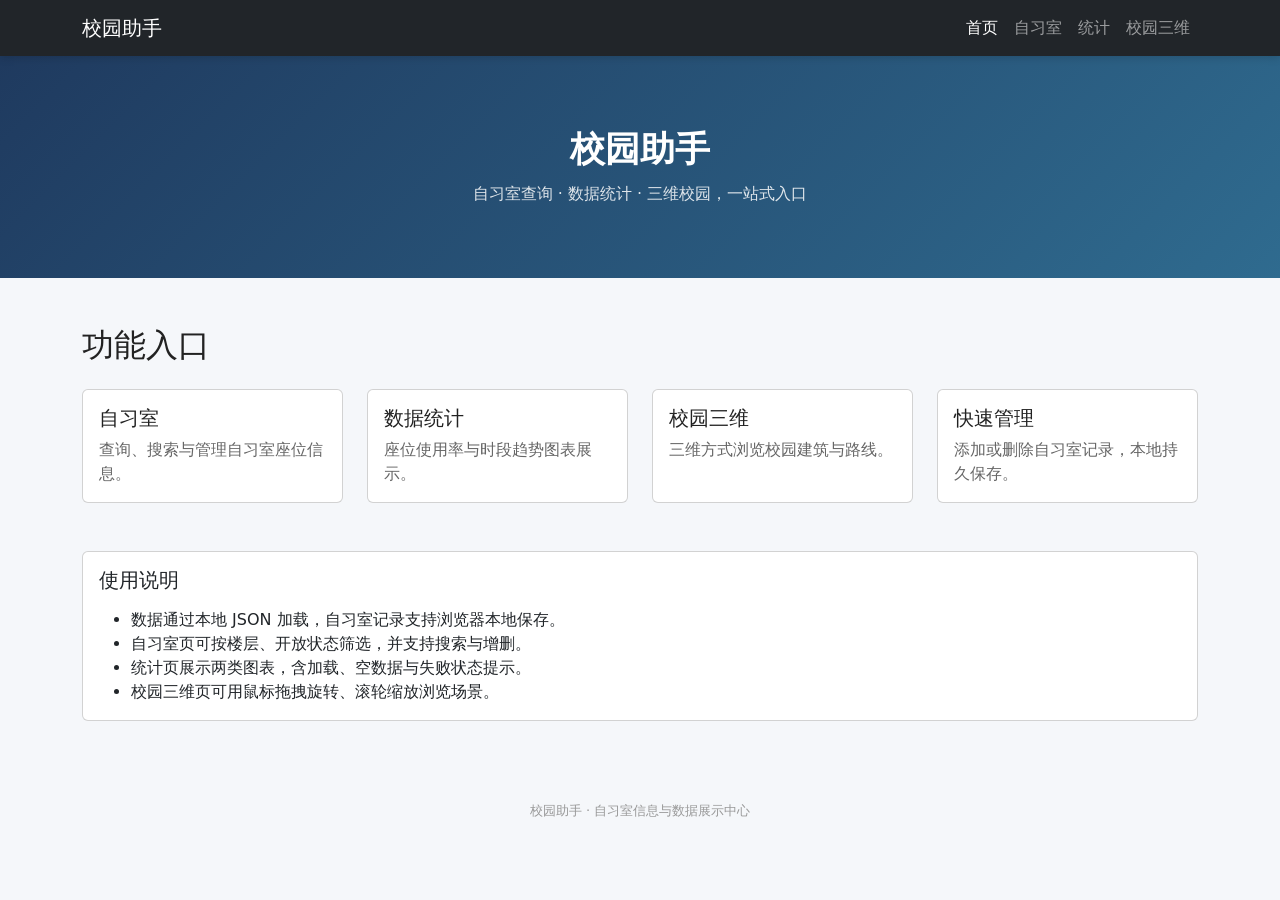
==== index.html @ 950e49fd "搭建项目骨架：首页+自习室筛选页+数据JSON+样式" ====
<!DOCTYPE html>
<html lang="zh-CN">
<head>
  <meta charset="UTF-8">
  <meta name="viewport" content="width=device-width, initial-scale=1.0">
  <title>校园助手 - 首页</title>
  <link href="https://cdn.jsdelivr.net/npm/bootstrap@5.3.3/dist/css/bootstrap.min.css" rel="stylesheet">
  <link rel="stylesheet" href="css/style.css">
</head>
<body>
  <nav class="navbar navbar-expand-md navbar-dark bg-dark sticky-top site-nav">
    <div class="container">
      <a class="navbar-brand" href="index.html">校园助手</a>
      <button class="navbar-toggler" type="button" data-bs-toggle="collapse" data-bs-target="#mainNav" aria-controls="mainNav" aria-expanded="false" aria-label="展开导航">
        <span class="navbar-toggler-icon"></span>
      </button>
      <div class="collapse navbar-collapse" id="mainNav">
        <ul class="navbar-nav ms-auto">
          <li class="nav-item"><a class="nav-link active" href="index.html">首页</a></li>
          <li class="nav-item"><a class="nav-link" href="study.html">自习室</a></li>
          <li class="nav-item"><a class="nav-link" href="stats.html">统计</a></li>
          <li class="nav-item"><a class="nav-link" href="three-d/scene.html">校园三维</a></li>
        </ul>
      </div>
    </div>
  </nav>

  <header class="hero">
    <h1>校园助手</h1>
    <p>自习室查询 · 数据统计 · 三维校园，一站式入口</p>
  </header>

  <main class="container my-5">
    <section class="mb-5">
      <h2 class="mb-4">功能入口</h2>
      <div class="row g-4">
        <div class="col-12 col-md-6 col-lg-3">
          <a class="card h-100 entry-card" href="study.html">
            <div class="card-body">
              <h5 class="card-title">自习室</h5>
              <p class="card-text">查询、搜索与管理自习室座位信息。</p>
            </div>
          </a>
        </div>
        <div class="col-12 col-md-6 col-lg-3">
          <a class="card h-100 entry-card" href="stats.html">
            <div class="card-body">
              <h5 class="card-title">数据统计</h5>
              <p class="card-text">座位使用率与时段趋势图表展示。</p>
            </div>
          </a>
        </div>
        <div class="col-12 col-md-6 col-lg-3">
          <a class="card h-100 entry-card" href="three-d/scene.html">
            <div class="card-body">
              <h5 class="card-title">校园三维</h5>
              <p class="card-text">三维方式浏览校园建筑与路线。</p>
            </div>
          </a>
        </div>
        <div class="col-12 col-md-6 col-lg-3">
          <a class="card h-100 entry-card" href="study.html">
            <div class="card-body">
              <h5 class="card-title">快速管理</h5>
              <p class="card-text">添加或删除自习室记录，本地持久保存。</p>
            </div>
          </a>
        </div>
      </div>
    </section>

    <section class="card">
      <div class="card-body">
        <h2 class="h5 mb-3">使用说明</h2>
        <ul class="mb-0">
          <li>数据通过本地 JSON 加载，自习室记录支持浏览器本地保存。</li>
          <li>自习室页可按楼层、开放状态筛选，并支持搜索与增删。</li>
          <li>统计页展示两类图表，含加载、空数据与失败状态提示。</li>
          <li>校园三维页可用鼠标拖拽旋转、滚轮缩放浏览场景。</li>
        </ul>
      </div>
    </section>
  </main>

  <footer>
    <p>校园助手 · 自习室信息与数据展示中心</p>
  </footer>

  <script src="https://cdn.jsdelivr.net/npm/bootstrap@5.3.3/dist/js/bootstrap.bundle.min.js"></script>
</body>
</html>
---- css/style.css ----
body {
  background: #f5f7fa;
  color: #222;
}
.site-nav {
  box-shadow: 0 2px 8px rgba(0, 0, 0, .15);
}
.hero {
  padding: 72px 0 56px;
  text-align: center;
  background: linear-gradient(135deg, #1f3a5f, #2f6b8f);
  color: #fff;
}
.hero h1 {
  font-size: 2.2rem;
  font-weight: 700;
}
.hero p {
  margin-top: 12px;
  opacity: .85;
}
.entry-card {
  text-decoration: none;
  color: inherit;
  display: block;
  transition: transform .15s ease, box-shadow .15s ease;
}
.entry-card:hover {
  transform: translateY(-4px);
  box-shadow: 0 8px 20px rgba(0, 0, 0, .12);
}
.entry-card .card-text {
  color: #666;
}
footer {
  text-align: center;
  color: #999;
  font-size: 13px;
  padding: 32px 0;
}
.filter-bar {
  display: flex;
  align-items: center;
  gap: 10px;
  margin-bottom: 14px;
  flex-wrap: wrap;
}
.filter-label {
  font-weight: 600;
  white-space: nowrap;
}
.chart-box {
  height: 360px;
  position: relative;
}
.room-item {
  cursor: pointer;
}
.room-item:hover {
  background: #f0f6fb;
}
.seat-bar {
  height: 6px;
  border-radius: 3px;
  background: #e0e6ed;
  overflow: hidden;
  min-width: 80px;
}
.seat-bar > span {
  display: block;
  height: 100%;
  background: #2f6b8f;
}
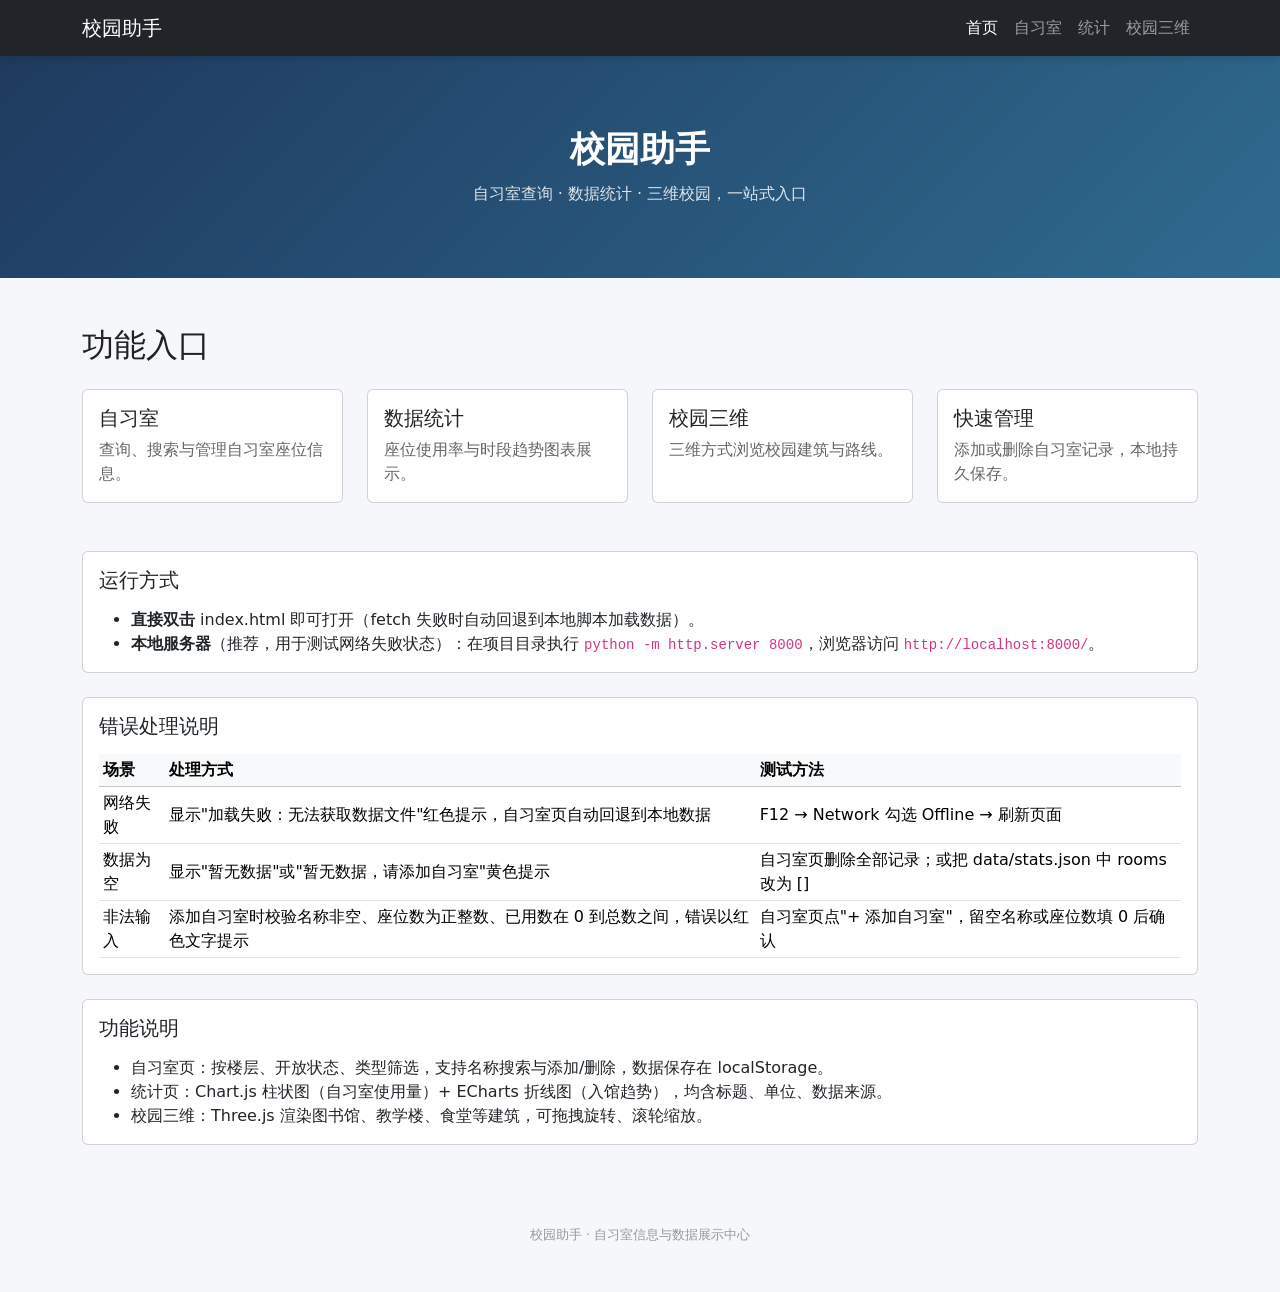
==== commit c24a81fa: "完善运行说明与错误处理说明表格" ====
--- a/index.html
+++ b/index.html
@@ -69,14 +69,57 @@
       </div>
     </section>
 
+    <section class="card mb-4">
+      <div class="card-body">
+        <h2 class="h5 mb-3">运行方式</h2>
+        <ul class="mb-0">
+          <li><strong>直接双击</strong> index.html 即可打开（fetch 失败时自动回退到本地脚本加载数据）。</li>
+          <li><strong>本地服务器</strong>（推荐，用于测试网络失败状态）：在项目目录执行 <code>python -m http.server 8000</code>，浏览器访问 <code>http://localhost:8000/</code>。</li>
+        </ul>
+      </div>
+    </section>
+
+    <section class="card mb-4">
+      <div class="card-body">
+        <h2 class="h5 mb-3">错误处理说明</h2>
+        <div class="table-responsive">
+          <table class="table table-sm align-middle mb-0">
+            <thead class="table-light">
+              <tr>
+                <th>场景</th>
+                <th>处理方式</th>
+                <th>测试方法</th>
+              </tr>
+            </thead>
+            <tbody>
+              <tr>
+                <td>网络失败</td>
+                <td>显示"加载失败：无法获取数据文件"红色提示，自习室页自动回退到本地数据</td>
+                <td>F12 → Network 勾选 Offline → 刷新页面</td>
+              </tr>
+              <tr>
+                <td>数据为空</td>
+                <td>显示"暂无数据"或"暂无数据，请添加自习室"黄色提示</td>
+                <td>自习室页删除全部记录；或把 data/stats.json 中 rooms 改为 []</td>
+              </tr>
+              <tr>
+                <td>非法输入</td>
+                <td>添加自习室时校验名称非空、座位数为正整数、已用数在 0 到总数之间，错误以红色文字提示</td>
+                <td>自习室页点"+ 添加自习室"，留空名称或座位数填 0 后确认</td>
+              </tr>
+            </tbody>
+          </table>
+        </div>
+      </div>
+    </section>
+
     <section class="card">
       <div class="card-body">
-        <h2 class="h5 mb-3">使用说明</h2>
+        <h2 class="h5 mb-3">功能说明</h2>
         <ul class="mb-0">
-          <li>数据通过本地 JSON 加载，自习室记录支持浏览器本地保存。</li>
-          <li>自习室页可按楼层、开放状态筛选，并支持搜索与增删。</li>
-          <li>统计页展示两类图表，含加载、空数据与失败状态提示。</li>
-          <li>校园三维页可用鼠标拖拽旋转、滚轮缩放浏览场景。</li>
+          <li>自习室页：按楼层、开放状态、类型筛选，支持名称搜索与添加/删除，数据保存在 localStorage。</li>
+          <li>统计页：Chart.js 柱状图（自习室使用量）+ ECharts 折线图（入馆趋势），均含标题、单位、数据来源。</li>
+          <li>校园三维：Three.js 渲染图书馆、教学楼、食堂等建筑，可拖拽旋转、滚轮缩放。</li>
         </ul>
       </div>
     </section>
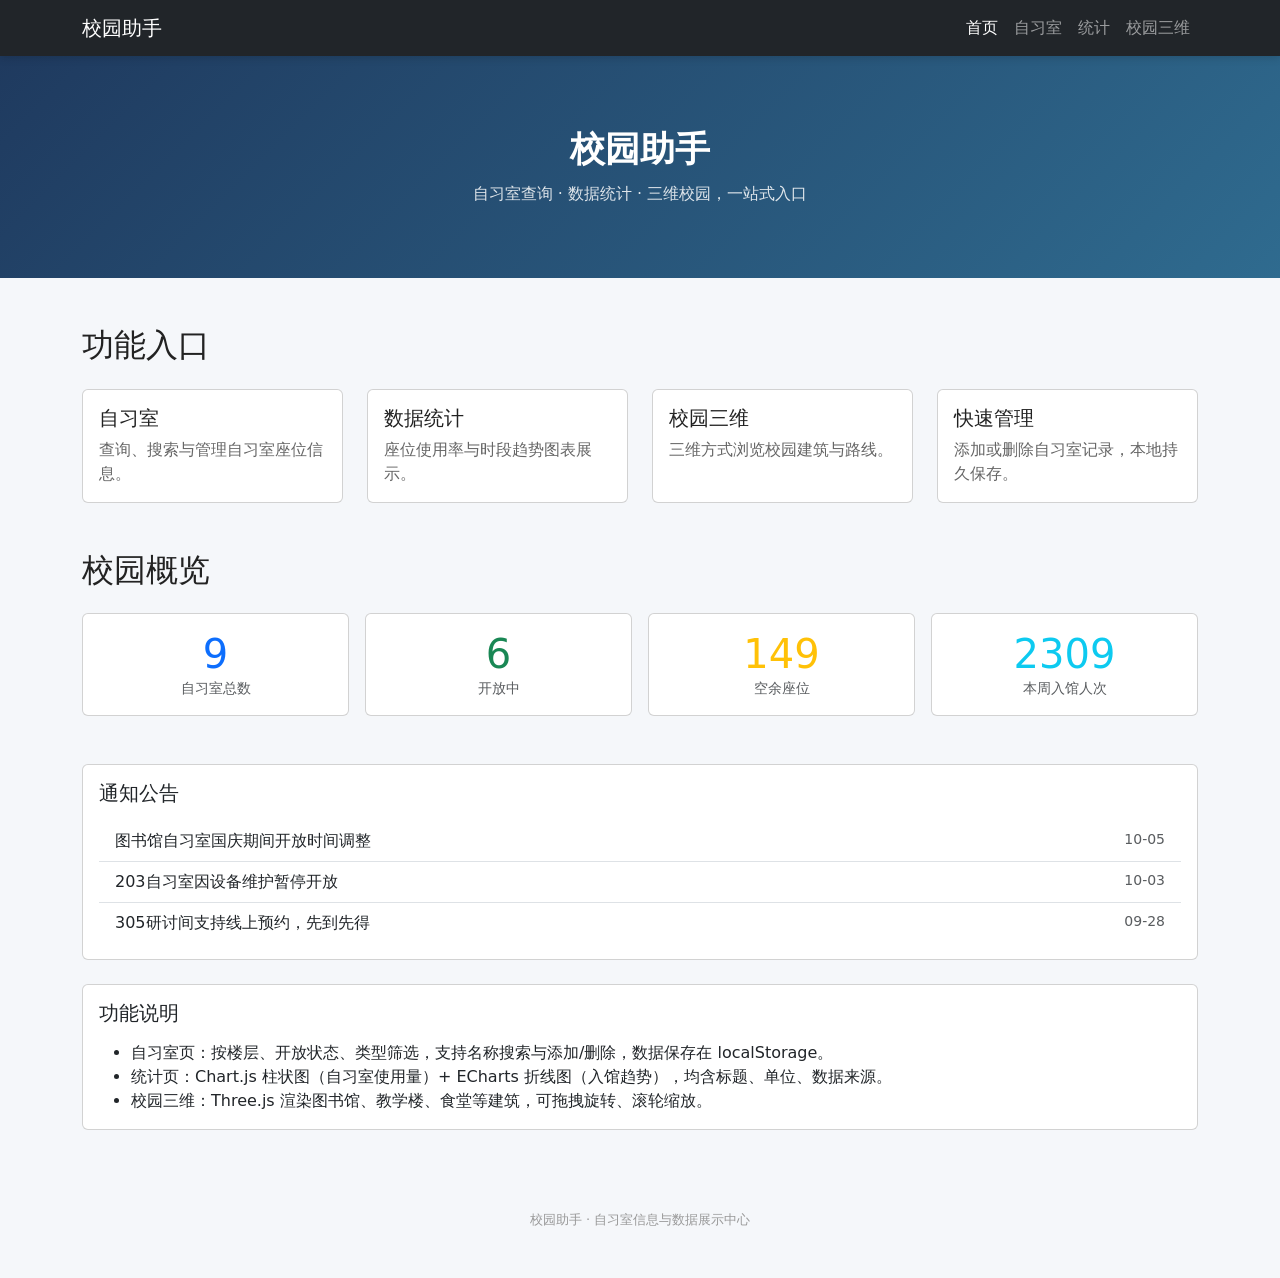
==== commit 236b02aa: "首页替换为校园概览数据卡片与通知公告" ====
--- a/index.html
+++ b/index.html
@@ -69,47 +69,61 @@
       </div>
     </section>
 
-    <section class="card mb-4">
-      <div class="card-body">
-        <h2 class="h5 mb-3">运行方式</h2>
-        <ul class="mb-0">
-          <li><strong>直接双击</strong> index.html 即可打开（fetch 失败时自动回退到本地脚本加载数据）。</li>
-          <li><strong>本地服务器</strong>（推荐，用于测试网络失败状态）：在项目目录执行 <code>python -m http.server 8000</code>，浏览器访问 <code>http://localhost:8000/</code>。</li>
-        </ul>
+    <section class="mb-5">
+      <h2 class="mb-4">校园概览</h2>
+      <div class="row g-3">
+        <div class="col-6 col-md-3">
+          <div class="card text-center">
+            <div class="card-body">
+              <h3 class="display-6 text-primary mb-0">9</h3>
+              <p class="text-muted small mb-0">自习室总数</p>
+            </div>
+          </div>
+        </div>
+        <div class="col-6 col-md-3">
+          <div class="card text-center">
+            <div class="card-body">
+              <h3 class="display-6 text-success mb-0">6</h3>
+              <p class="text-muted small mb-0">开放中</p>
+            </div>
+          </div>
+        </div>
+        <div class="col-6 col-md-3">
+          <div class="card text-center">
+            <div class="card-body">
+              <h3 class="display-6 text-warning mb-0">149</h3>
+              <p class="text-muted small mb-0">空余座位</p>
+            </div>
+          </div>
+        </div>
+        <div class="col-6 col-md-3">
+          <div class="card text-center">
+            <div class="card-body">
+              <h3 class="display-6 text-info mb-0">2309</h3>
+              <p class="text-muted small mb-0">本周入馆人次</p>
+            </div>
+          </div>
+        </div>
       </div>
     </section>
 
     <section class="card mb-4">
       <div class="card-body">
-        <h2 class="h5 mb-3">错误处理说明</h2>
-        <div class="table-responsive">
-          <table class="table table-sm align-middle mb-0">
-            <thead class="table-light">
-              <tr>
-                <th>场景</th>
-                <th>处理方式</th>
-                <th>测试方法</th>
-              </tr>
-            </thead>
-            <tbody>
-              <tr>
-                <td>网络失败</td>
-                <td>显示"加载失败：无法获取数据文件"红色提示，自习室页自动回退到本地数据</td>
-                <td>F12 → Network 勾选 Offline → 刷新页面</td>
-              </tr>
-              <tr>
-                <td>数据为空</td>
-                <td>显示"暂无数据"或"暂无数据，请添加自习室"黄色提示</td>
-                <td>自习室页删除全部记录；或把 data/stats.json 中 rooms 改为 []</td>
-              </tr>
-              <tr>
-                <td>非法输入</td>
-                <td>添加自习室时校验名称非空、座位数为正整数、已用数在 0 到总数之间，错误以红色文字提示</td>
-                <td>自习室页点"+ 添加自习室"，留空名称或座位数填 0 后确认</td>
-              </tr>
-            </tbody>
-          </table>
-        </div>
+        <h2 class="h5 mb-3">通知公告</h2>
+        <ul class="list-group list-group-flush">
+          <li class="list-group-item d-flex justify-content-between">
+            <span>图书馆自习室国庆期间开放时间调整</span>
+            <span class="text-muted small">10-05</span>
+          </li>
+          <li class="list-group-item d-flex justify-content-between">
+            <span>203自习室因设备维护暂停开放</span>
+            <span class="text-muted small">10-03</span>
+          </li>
+          <li class="list-group-item d-flex justify-content-between">
+            <span>305研讨间支持线上预约，先到先得</span>
+            <span class="text-muted small">09-28</span>
+          </li>
+        </ul>
       </div>
     </section>
 
